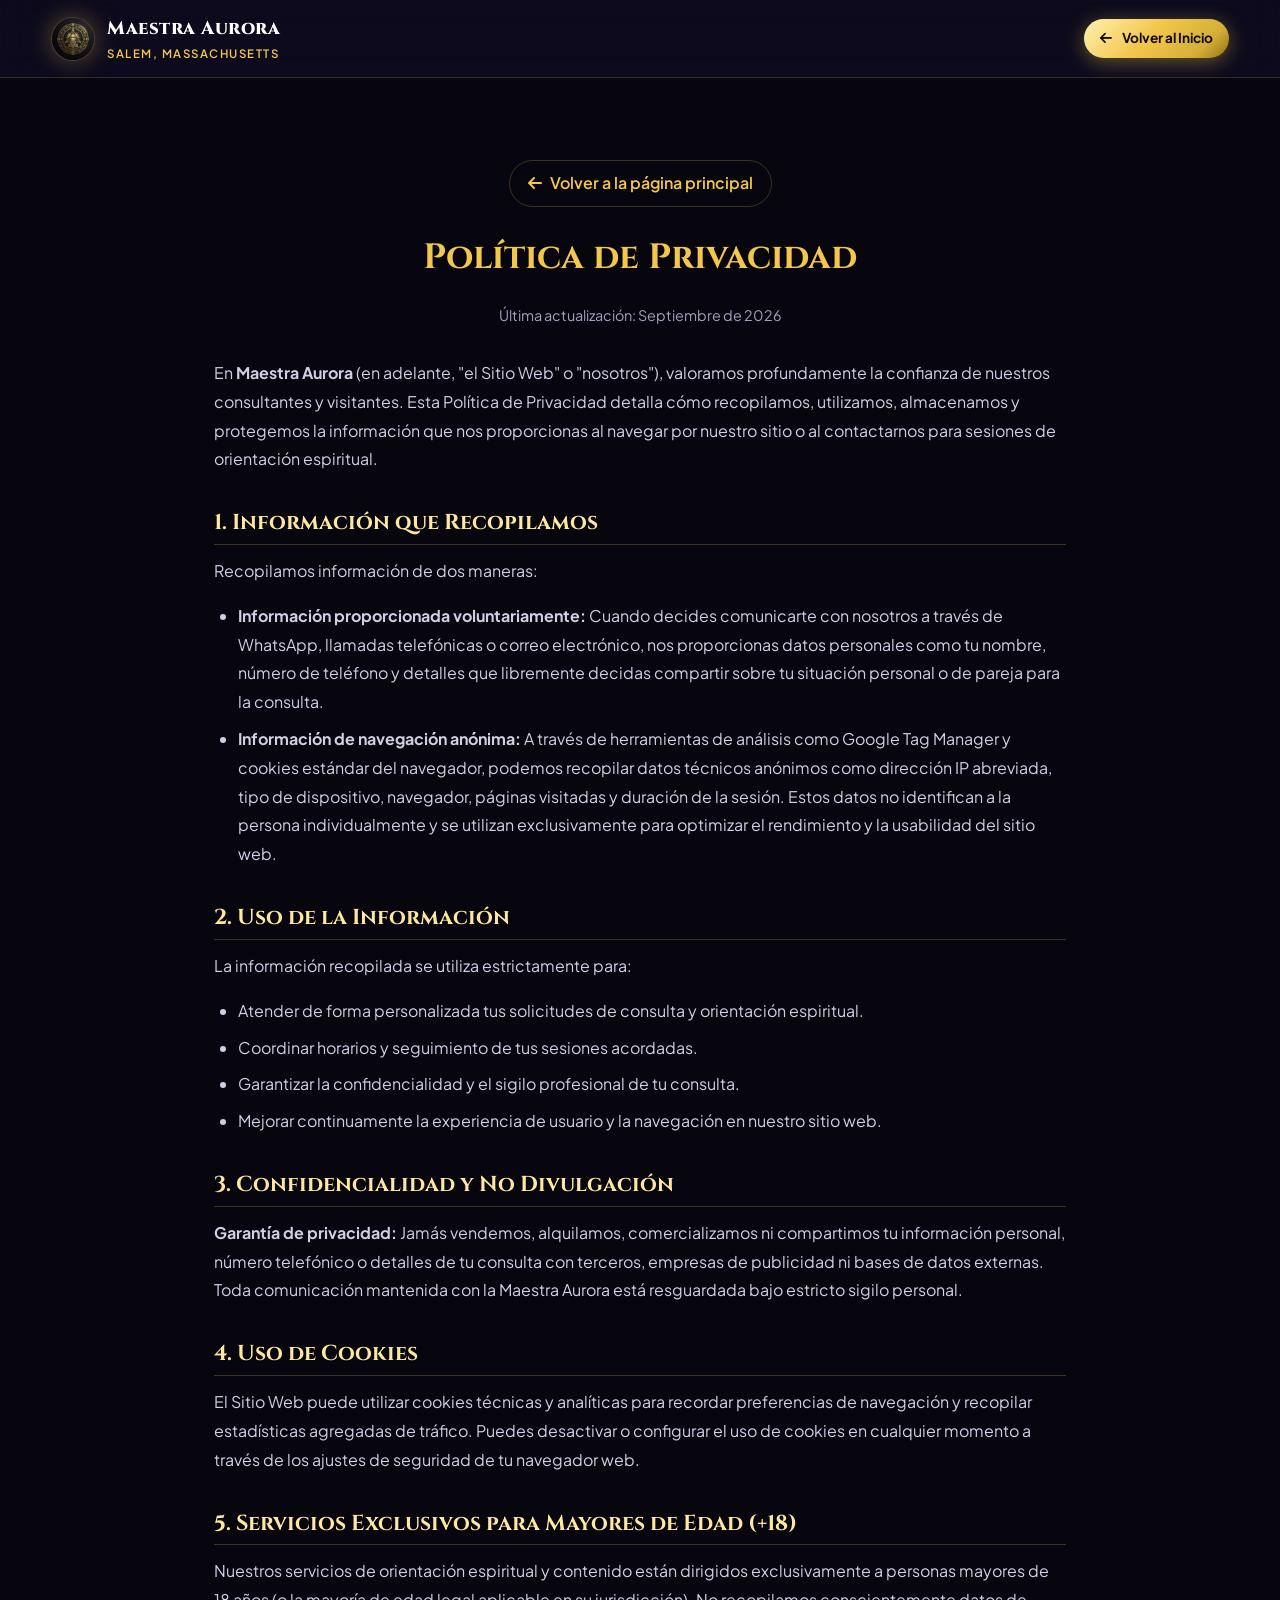
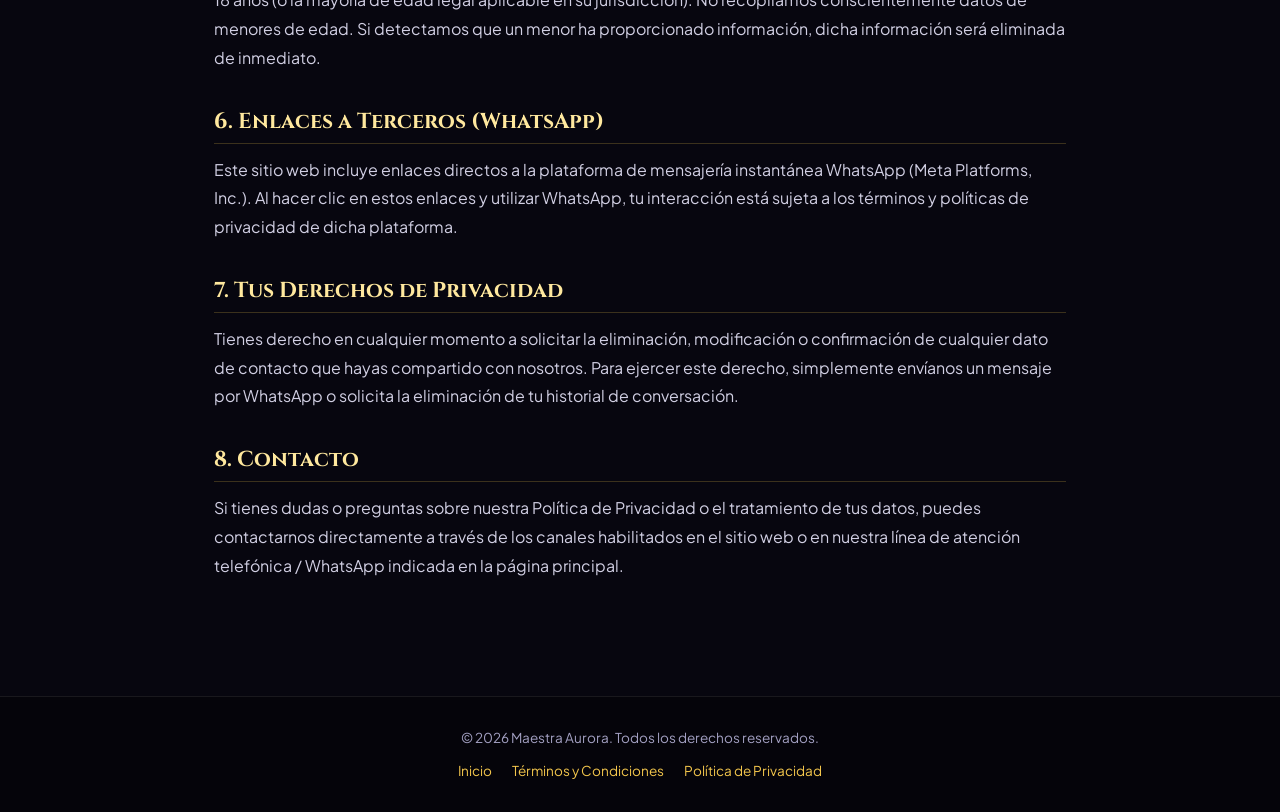
==== politica-de-privacidad.html @ c2a01846 "ajuste de ads" ====
﻿<!DOCTYPE html>
<html lang="es">

<head>
    <meta charset="utf-8">
    <meta name="viewport" content="width=device-width, initial-scale=1.0">
    <title>Política de Privacidad | Maestra Aurora</title>
    <meta name="description" content="Política de privacidad y protección de datos personales de los servicios de orientación espiritual de Maestra Aurora.">
    <meta name="robots" content="index, follow">
    <link rel="icon" href="img/favicon.ico" type="image/x-icon">

    <!-- Google Fonts -->
    <link rel="preconnect" href="https://fonts.googleapis.com">
    <link rel="preconnect" href="https://fonts.gstatic.com" crossorigin>
    <link href="https://fonts.googleapis.com/css2?family=Cinzel:wght@500;600;700&family=Plus+Jakarta+Sans:wght@300;400;500;600;700&display=swap" rel="stylesheet">
    <link rel="stylesheet" href="https://cdnjs.cloudflare.com/ajax/libs/font-awesome/6.5.1/css/all.min.css">
    <link rel="stylesheet" href="css/styles.css">

    <style>
        .legal-page {
            max-width: 900px;
            margin: 120px auto 60px;
            padding: 40px 24px;
            color: var(--text-light);
            line-height: 1.8;
            font-size: 1rem;
        }
        .legal-page h1 {
            font-family: var(--font-heading);
            font-size: 2.2rem;
            color: var(--gold-400);
            margin-bottom: 24px;
            text-align: center;
        }
        .legal-page h2 {
            font-family: var(--font-heading);
            font-size: 1.35rem;
            color: var(--gold-300);
            margin-top: 36px;
            margin-bottom: 12px;
            border-bottom: 1px solid var(--border-gold);
            padding-bottom: 8px;
        }
        .legal-page p {
            margin-bottom: 16px;
            color: #d1cfe3;
        }
        .legal-page ul {
            margin-bottom: 20px;
            padding-left: 24px;
            color: #d1cfe3;
        }
        .legal-page li {
            margin-bottom: 8px;
        }
        .back-nav {
            text-align: center;
            margin-bottom: 30px;
        }
        .back-nav a {
            color: var(--gold-400);
            text-decoration: none;
            font-weight: 600;
            display: inline-flex;
            align-items: center;
            gap: 8px;
            padding: 8px 18px;
            border: 1px solid var(--border-gold);
            border-radius: var(--radius-full);
            transition: var(--transition-smooth);
        }
        .back-nav a:hover {
            background: rgba(243, 198, 76, 0.1);
            color: #fff;
        }
    </style>
</head>

<body>
    <!-- Navbar simple -->
    <header>
        <nav class="navbar" style="position: fixed; top: 0; width: 100%; z-index: 100;">
            <div class="container nav-container" style="justify-content: space-between;">
                <a href="index.html" class="nav-logo">
                    <img src="img/logo.jpg" alt="Logo Maestra Aurora" class="logo-symbol" style="object-fit: cover;">
                    <div class="logo-info">
                        <span class="logo-title">Maestra Aurora</span>
                        <span class="logo-badge">Salem, Massachusetts</span>
                    </div>
                </a>
                <a href="index.html" class="btn-gold" style="padding: 8px 16px; font-size: 0.85rem; color: #120c02; font-weight: 700;">
                    <i class="fas fa-arrow-left"></i> Volver al Inicio
                </a>
            </div>
        </nav>
    </header>

    <main class="legal-page">
        <div class="back-nav">
            <a href="index.html"><i class="fas fa-arrow-left"></i> Volver a la página principal</a>
        </div>

        <h1>Política de Privacidad</h1>
        <p style="text-align: center; font-size: 0.9rem; color: var(--text-muted); margin-bottom: 30px;">
            Última actualización: Septiembre de 2026
        </p>

        <p>
            En <strong>Maestra Aurora</strong> (en adelante, "el Sitio Web" o "nosotros"), valoramos profundamente la confianza de nuestros consultantes y visitantes. Esta Política de Privacidad detalla cómo recopilamos, utilizamos, almacenamos y protegemos la información que nos proporcionas al navegar por nuestro sitio o al contactarnos para sesiones de orientación espiritual.
        </p>

        <h2>1. Información que Recopilamos</h2>
        <p>Recopilamos información de dos maneras:</p>
        <ul>
            <li><strong>Información proporcionada voluntariamente:</strong> Cuando decides comunicarte con nosotros a través de WhatsApp, llamadas telefónicas o correo electrónico, nos proporcionas datos personales como tu nombre, número de teléfono y detalles que libremente decidas compartir sobre tu situación personal o de pareja para la consulta.</li>
            <li><strong>Información de navegación anónima:</strong> A través de herramientas de análisis como Google Tag Manager y cookies estándar del navegador, podemos recopilar datos técnicos anónimos como dirección IP abreviada, tipo de dispositivo, navegador, páginas visitadas y duración de la sesión. Estos datos no identifican a la persona individualmente y se utilizan exclusivamente para optimizar el rendimiento y la usabilidad del sitio web.</li>
        </ul>

        <h2>2. Uso de la Información</h2>
        <p>La información recopilada se utiliza estrictamente para:</p>
        <ul>
            <li>Atender de forma personalizada tus solicitudes de consulta y orientación espiritual.</li>
            <li>Coordinar horarios y seguimiento de tus sesiones acordadas.</li>
            <li>Garantizar la confidencialidad y el sigilo profesional de tu consulta.</li>
            <li>Mejorar continuamente la experiencia de usuario y la navegación en nuestro sitio web.</li>
        </ul>

        <h2>3. Confidencialidad y No Divulgación</h2>
        <p>
            <strong>Garantía de privacidad:</strong> Jamás vendemos, alquilamos, comercializamos ni compartimos tu información personal, número telefónico o detalles de tu consulta con terceros, empresas de publicidad ni bases de datos externas. Toda comunicación mantenida con la Maestra Aurora está resguardada bajo estricto sigilo personal.
        </p>

        <h2>4. Uso de Cookies</h2>
        <p>
            El Sitio Web puede utilizar cookies técnicas y analíticas para recordar preferencias de navegación y recopilar estadísticas agregadas de tráfico. Puedes desactivar o configurar el uso de cookies en cualquier momento a través de los ajustes de seguridad de tu navegador web.
        </p>

        <h2>5. Servicios Exclusivos para Mayores de Edad (+18)</h2>
        <p>
            Nuestros servicios de orientación espiritual y contenido están dirigidos exclusivamente a personas mayores de 18 años (o la mayoría de edad legal aplicable en su jurisdicción). No recopilamos conscientemente datos de menores de edad. Si detectamos que un menor ha proporcionado información, dicha información será eliminada de inmediato.
        </p>

        <h2>6. Enlaces a Terceros (WhatsApp)</h2>
        <p>
            Este sitio web incluye enlaces directos a la plataforma de mensajería instantánea WhatsApp (Meta Platforms, Inc.). Al hacer clic en estos enlaces y utilizar WhatsApp, tu interacción está sujeta a los términos y políticas de privacidad de dicha plataforma.
        </p>

        <h2>7. Tus Derechos de Privacidad</h2>
        <p>
            Tienes derecho en cualquier momento a solicitar la eliminación, modificación o confirmación de cualquier dato de contacto que hayas compartido con nosotros. Para ejercer este derecho, simplemente envíanos un mensaje por WhatsApp o solicita la eliminación de tu historial de conversación.
        </p>

        <h2>8. Contacto</h2>
        <p>
            Si tienes dudas o preguntas sobre nuestra Política de Privacidad o el tratamiento de tus datos, puedes contactarnos directamente a través de los canales habilitados en el sitio web o en nuestra línea de atención telefónica / WhatsApp indicada en la página principal.
        </p>
    </main>

    <footer class="site-footer">
        <div class="container footer-content" style="text-align: center; justify-content: center; flex-direction: column; gap: 10px;">
            <p>© 2026 Maestra Aurora. Todos los derechos reservados.</p>
            <div style="font-size: 0.85rem; display: flex; justify-content: center; gap: 20px;">
                <a href="index.html" style="color: var(--gold-400); text-decoration: none;">Inicio</a>
                <a href="terminos-y-condiciones.html" style="color: var(--gold-400); text-decoration: none;">Términos y Condiciones</a>
                <a href="politica-de-privacidad.html" style="color: var(--gold-400); text-decoration: none;">Política de Privacidad</a>
            </div>
        </div>
    </footer>
</body>

</html>
---- css/styles.css ----
/**
 * =========================================================================
 * ESTILOS DE VANGUARDIA - TEMPLO DE ALTA MAGIA & ESOTERISMO
 * =========================================================================
 */

@import url('https://fonts.googleapis.com/css2?family=Cinzel+Decorative:wght@700;900&family=Cinzel:wght@500;600;700;800&family=Plus+Jakarta+Sans:wght@300;400;500;600;700;800&display=swap');

:root {
    /* Paleta Mística de Lujo */
    --bg-dark: #07060f;
    --bg-surface: #0e0c1f;
    --bg-card: rgba(19, 15, 38, 0.75);
    --bg-card-hover: rgba(27, 21, 54, 0.85);

    /* Acentos Metálicos & Místicos */
    --gold-300: #ffe89e;
    --gold-400: #f3c64c;
    --gold-500: #d4af37;
    --gold-600: #aa841c;
    --gold-gradient: linear-gradient(135deg, #fff2b2 0%, #f3c64c 45%, #d4af37 80%, #947113 100%);
    --gold-glow: 0 0 25px rgba(243, 198, 76, 0.35);

    --purple-glow: 0 0 35px rgba(168, 85, 247, 0.3);
    --purple-500: #a855f7;
    --purple-600: #8b5cf6;
    --purple-900: #2e1065;

    --emerald: #10b981;
    --crimson: #f43f5e;
    --whatsapp-green: #25d366;
    --whatsapp-hover: #1ebd56;

    /* Textos & Bordes */
    --text-pure: #ffffff;
    --text-light: #ecebfa;
    --text-muted: #a3a0c2;
    --border-gold: rgba(243, 198, 76, 0.22);
    --border-purple: rgba(168, 85, 247, 0.2);
    --glass-border: 1px solid rgba(243, 198, 76, 0.18);

    /* Tipografías */
    --font-heading: 'Cinzel', serif;
    --font-decorative: 'Cinzel Decorative', serif;
    --font-body: 'Plus Jakarta Sans', sans-serif;

    /* Transiciones & Radios */
    --radius-sm: 8px;
    --radius-md: 14px;
    --radius-lg: 22px;
    --radius-full: 9999px;
    --transition-smooth: all 0.35s cubic-bezier(0.16, 1, 0.3, 1);
}

/* =========================================================================
   RESETS & BASE
   ========================================================================= */
*, *::before, *::after {
    box-sizing: border-box;
    margin: 0;
    padding: 0;
}

html {
    scroll-behavior: smooth;
    color-scheme: dark;
}

body {
    background-color: var(--bg-dark);
    color: var(--text-light);
    font-family: var(--font-body);
    font-size: 16px;
    line-height: 1.65;
    overflow-x: hidden;
    position: relative;
    min-height: 100vh;
}

/* Canvas de Partículas Estelares */
#mystic-canvas {
    position: fixed;
    top: 0;
    left: 0;
    width: 100%;
    height: 100%;
    pointer-events: none;
    z-index: 0;
}

/* Contenedor General */
.container {
    width: min(1200px, 92%);
    margin-inline: auto;
    position: relative;
    z-index: 1;
}

/* Tipografía y Acentos */
h1, h2, h3, h4 {
    font-family: var(--font-heading);
    color: var(--text-pure);
    line-height: 1.2;
    font-weight: 700;
}

.text-gold {
    background: var(--gold-gradient);
    -webkit-background-clip: text;
    -webkit-text-fill-color: transparent;
    display: inline-block;
}

.text-purple {
    color: var(--purple-500);
}

p {
    color: var(--text-muted);
}

a {
    color: inherit;
    text-decoration: none;
    transition: var(--transition-smooth);
}

/* =========================================================================
   BARRA DE URGENCIA SUPERIOR
   ========================================================================= */
.urgency-top-bar {
    background: linear-gradient(90deg, #380b26 0%, #1f0836 50%, #380b26 100%);
    border-bottom: 1px solid rgba(244, 63, 94, 0.3);
    padding: 8px 16px;
    font-size: 0.88rem;
    position: relative;
    z-index: 50;
    overflow: hidden;
}

.urgency-content {
    display: flex;
    justify-content: center;
    align-items: center;
    gap: 12px;
    flex-wrap: wrap;
    color: #ffd2dc;
    font-weight: 600;
    text-align: center;
    line-height: 1.45;
}

.urgency-text {
    display: inline;
}

.pulse-dot {
    display: inline-block;
    width: 9px;
    height: 9px;
    background: #f43f5e;
    border-radius: 50%;
    box-shadow: 0 0 10px #f43f5e;
    animation: pulseDot 1.4s infinite ease-in-out;
    margin-right: 7px;
    vertical-align: middle;
    position: relative;
    top: -1px;
}

@keyframes pulseDot {
    0%, 100% { transform: scale(1); opacity: 1; }
    50% { transform: scale(1.4); opacity: 0.4; }
}

.urgency-link {
    color: var(--gold-400);
    text-decoration: underline;
    font-weight: 700;
}
.urgency-link:hover {
    color: #fff;
}

/* =========================================================================
   BARRA DE NAVEGACIÓN
   ========================================================================= */
.navbar {
    position: sticky;
    top: 0;
    z-index: 100;
    background: rgba(14, 12, 31, 0.85);
    backdrop-filter: blur(16px);
    -webkit-backdrop-filter: blur(16px);
    border-bottom: var(--glass-border);
    padding: 14px 0;
    transition: var(--transition-smooth);
}

.nav-container {
    display: flex;
    justify-content: space-between;
    align-items: center;
}

.nav-logo {
    display: flex;
    align-items: center;
    gap: 12px;
}

.logo-symbol {
    width: 44px;
    height: 44px;
    background: radial-gradient(circle, rgba(243, 198, 76, 0.25) 0%, rgba(168, 85, 247, 0.1) 80%);
    border: 1px solid var(--border-gold);
    border-radius: 50%;
    display: flex;
    align-items: center;
    justify-content: center;
    color: var(--gold-400);
    font-size: 1.3rem;
    box-shadow: var(--gold-glow);
}

.logo-info {
    display: flex;
    flex-direction: column;
}

.logo-title {
    font-family: var(--font-heading);
    font-size: 1.15rem;
    font-weight: 800;
    color: var(--text-pure);
    letter-spacing: 0.5px;
}

.logo-badge {
    font-size: 0.72rem;
    color: var(--gold-400);
    letter-spacing: 1.5px;
    text-transform: uppercase;
    font-weight: 600;
}

.nav-menu {
    display: flex;
    list-style: none;
    align-items: center;
    gap: 22px;
}

.nav-menu a {
    font-size: 0.92rem;
    font-weight: 500;
    color: var(--text-light);
    position: relative;
    padding: 4px 0;
    white-space: nowrap;
}

.nav-menu a:hover {
    color: var(--gold-400);
}

.nav-menu a::after {
    content: '';
    position: absolute;
    bottom: 0;
    left: 0;
    width: 0;
    height: 2px;
    background: var(--gold-gradient);
    transition: width 0.3s ease;
}

.nav-menu a:hover::after {
    width: 100%;
}

.mobile-toggle {
    display: none;
    background: rgba(243, 198, 76, 0.08);
    border: 1px solid var(--border-gold);
    width: 44px;
    height: 44px;
    padding: 0;
    border-radius: var(--radius-sm);
    cursor: pointer;
    flex-direction: column;
    justify-content: center;
    align-items: center;
    gap: 5px;
    transition: var(--transition-smooth);
    box-shadow: 0 0 12px rgba(243, 198, 76, 0.15);
}

.hamburger-line {
    display: block;
    width: 22px;
    height: 2.5px;
    background-color: var(--gold-400);
    border-radius: 2px;
    transition: transform 0.3s ease, opacity 0.3s ease;
}

/* Animación cuando el menú está abierto (se transforma en X) */
.mobile-toggle.active .hamburger-line:nth-child(1) {
    transform: translateY(7.5px) rotate(45deg);
}

.mobile-toggle.active .hamburger-line:nth-child(2) {
    opacity: 0;
}

.mobile-toggle.active .hamburger-line:nth-child(3) {
    transform: translateY(-7.5px) rotate(-45deg);
}

/* =========================================================================
   BOTONES & COMPONENTES REUTILIZABLES
   ========================================================================= */
.btn-gold {
    display: inline-flex;
    align-items: center;
    justify-content: center;
    gap: 10px;
    background: var(--gold-gradient);
    color: #120c02;
    font-family: var(--font-body);
    font-weight: 800;
    font-size: 1rem;
    padding: 14px 28px;
    border-radius: var(--radius-full);
    box-shadow: 0 4px 20px rgba(243, 198, 76, 0.4);
    border: none;
    cursor: pointer;
    position: relative;
    overflow: hidden;
    transition: var(--transition-smooth);
}

.btn-gold::before {
    content: '';
    position: absolute;
    top: 0;
    left: -100%;
    width: 60%;
    height: 100%;
    background: linear-gradient(90deg, transparent, rgba(255, 255, 255, 0.5), transparent);
    transform: skewX(-25deg);
    animation: shineLight 3.5s infinite;
}

@keyframes shineLight {
    0%, 70% { left: -100%; }
    100% { left: 200%; }
}

.btn-gold:hover {
    transform: translateY(-3px) scale(1.02);
    box-shadow: 0 8px 30px rgba(243, 198, 76, 0.6);
}

.btn-whatsapp-cta {
    display: inline-flex;
    align-items: center;
    justify-content: center;
    gap: 10px;
    background: linear-gradient(135deg, #25d366 0%, #128c7e 100%);
    color: #ffffff;
    font-weight: 800;
    font-size: 1.02rem;
    padding: 14px 28px;
    border-radius: var(--radius-full);
    box-shadow: 0 6px 25px rgba(37, 211, 102, 0.4);
    transition: var(--transition-smooth);
    border: 1px solid rgba(255, 255, 255, 0.2);
    white-space: nowrap;
    text-align: center;
    max-width: 100%;
}

.btn-whatsapp-cta:hover {
    transform: translateY(-3px);
    box-shadow: 0 10px 35px rgba(37, 211, 102, 0.6);
}

.whatsapp-pulse {
    animation: waPulse 2s infinite;
}

@keyframes waPulse {
    0% { box-shadow: 0 0 0 0 rgba(37, 211, 102, 0.6); }
    70% { box-shadow: 0 0 0 18px rgba(37, 211, 102, 0); }
    100% { box-shadow: 0 0 0 0 rgba(37, 211, 102, 0); }
}

.section-header {
    text-align: center;
    margin-bottom: 48px;
}

.section-kicker {
    display: inline-block;
    color: var(--gold-400);
    font-size: 0.85rem;
    text-transform: uppercase;
    letter-spacing: 2px;
    font-weight: 700;
    margin-bottom: 10px;
    position: relative;
    padding: 4px 14px;
    background: rgba(243, 198, 76, 0.1);
    border-radius: var(--radius-full);
    border: 1px solid rgba(243, 198, 76, 0.2);
}

.section-title {
    font-size: clamp(2rem, 4vw, 2.8rem);
    margin-bottom: 14px;
}

.section-lead {
    font-size: 1.1rem;
    max-width: 680px;
    margin-inline: auto;
}

/* =========================================================================
   HERO SECTION
   ========================================================================= */
.hero-section {
    padding: 24px 0 60px;
    position: relative;
    overflow: hidden;
}

.hero-grid {
    display: grid;
    grid-template-columns: 1.15fr 0.85fr;
    gap: 40px;
    align-items: center;
}

/* Ticker Animado de Cobertura en Estados Unidos */
.usa-hero-ticker-wrap {
    width: 100%;
    max-width: 100%;
    background: linear-gradient(90deg, rgba(212, 175, 55, 0.1) 0%, rgba(20, 14, 38, 0.85) 50%, rgba(212, 175, 55, 0.1) 100%);
    border: 1px solid rgba(212, 175, 55, 0.35);
    border-radius: var(--radius-full);
    padding: 8px 0;
    overflow: hidden;
    position: relative;
    margin: 32px auto 0 auto;
    box-shadow: 0 4px 20px rgba(0, 0, 0, 0.5), inset 0 0 12px rgba(212, 175, 55, 0.15);
    -webkit-mask-image: linear-gradient(90deg, transparent 0%, #000 5%, #000 95%, transparent 100%);
    mask-image: linear-gradient(90deg, transparent 0%, #000 5%, #000 95%, transparent 100%);
}

.usa-ticker-track {
    display: flex;
    align-items: center;
    gap: 18px;
    width: max-content;
    white-space: nowrap;
    animation: usaTickerMarquee 26s linear infinite;
}

.usa-hero-ticker-wrap:hover .usa-ticker-track {
    animation-play-state: paused;
}

@keyframes usaTickerMarquee {
    0% {
        transform: translateX(0);
    }
    100% {
        transform: translateX(-50%);
    }
}

.usa-ticker-item {
    display: inline-flex;
    align-items: center;
    gap: 8px;
    font-size: 0.82rem;
    color: #ffffff;
    font-weight: 500;
    letter-spacing: 0.3px;
}

.usa-ticker-item strong {
    color: #f7d560;
    font-weight: 700;
}

.usa-flag-badge {
    display: inline-flex;
    align-items: center;
    gap: 4px;
    background: rgba(255, 255, 255, 0.08);
    border: 1px solid rgba(243, 198, 76, 0.45);
    padding: 1px 6px;
    border-radius: 4px;
    font-size: 0.68rem;
    font-weight: 800;
    color: #ffd700;
    letter-spacing: 0.5px;
}

.usa-flag-badge i {
    color: #3b82f6;
}

.usa-ticker-dot {
    color: var(--gold-400);
    font-size: 0.72rem;
    opacity: 0.85;
    text-shadow: 0 0 8px rgba(243, 198, 76, 0.8);
}

.hero-kicker {
    display: inline-flex;
    align-items: center;
    gap: 8px;
    background: rgba(168, 85, 247, 0.15);
    border: 1px solid var(--border-purple);
    padding: 5px 14px;
    border-radius: var(--radius-full);
    color: var(--gold-300);
    font-size: 0.85rem;
    font-weight: 600;
    margin-bottom: 12px;
}

.hero-title {
    font-size: clamp(2.4rem, 5.5vw, 4.2rem);
    line-height: 1.1;
    margin-bottom: 22px;
    font-weight: 800;
}

.hero-description {
    font-size: 1.15rem;
    line-height: 1.7;
    margin-bottom: 30px;
    color: var(--text-light);
}

.hero-chips-wrap {
    display: flex;
    flex-wrap: wrap;
    gap: 12px;
    margin-bottom: 35px;
}

.hero-chip {
    display: flex;
    align-items: center;
    gap: 8px;
    background: rgba(255, 255, 255, 0.05);
    border: 1px solid rgba(255, 255, 255, 0.1);
    padding: 8px 16px;
    border-radius: var(--radius-full);
    font-size: 0.88rem;
    font-weight: 600;
    color: var(--text-light);
}

.hero-chip i {
    color: var(--gold-400);
}

.hero-cta-box {
    display: flex;
    flex-direction: column;
    gap: 14px;
}

.hero-guarantee-note {
    font-size: 0.85rem;
    color: var(--text-muted);
    display: flex;
    align-items: center;
    gap: 8px;
}

.hero-guarantee-note i {
    color: var(--emerald);
}

/* Altar Visual Frame en Hero */
.hero-visual-frame {
    position: relative;
    display: flex;
    justify-content: center;
    align-items: center;
}

.hero-altar-container {
    position: relative;
    width: 100%;
    max-width: 440px;
    border-radius: var(--radius-lg);
    padding: 8px;
    background: linear-gradient(135deg, rgba(243, 198, 76, 0.3) 0%, rgba(168, 85, 247, 0.2) 100%);
    box-shadow: var(--gold-glow), var(--purple-glow);
}

.hero-altar-img {
    width: 100%;
    height: auto;
    border-radius: calc(var(--radius-lg) - 6px);
    display: block;
    object-fit: cover;
    aspect-ratio: 4/5;
    filter: brightness(0.95) contrast(1.1);
}

.altar-badge-float {
    position: absolute;
    bottom: -20px;
    left: 50%;
    transform: translateX(-50%);
    background: rgba(14, 12, 31, 0.92);
    border: 1px solid var(--border-gold);
    backdrop-filter: blur(10px);
    padding: 10px 22px;
    border-radius: var(--radius-full);
    display: flex;
    align-items: center;
    gap: 10px;
    box-shadow: 0 10px 30px rgba(0, 0, 0, 0.8);
    white-space: nowrap;
}

.altar-badge-float .stars {
    color: var(--gold-400);
}

/* =========================================================================
   ORÁCULO SAGRADO DE TAROT (INTERACTIVO 3D)
   ========================================================================= */
.oracle-section {
    padding: 90px 0;
    background: radial-gradient(ellipse at center, rgba(35, 18, 66, 0.4) 0%, rgba(7, 6, 15, 0.9) 75%);
    border-top: var(--glass-border);
    border-bottom: var(--glass-border);
    position: relative;
}

.oracle-cards-grid {
    display: grid;
    grid-template-columns: repeat(3, 1fr);
    gap: 28px;
    max-width: 900px;
    margin: 0 auto 40px;
    justify-items: center;
}

.oracle-card-wrapper {
    display: flex;
    flex-direction: column;
    align-items: center;
    width: 100%;
    max-width: 270px;
}

.card-position-tag {
    font-size: 0.88rem;
    font-weight: 700;
    color: var(--gold-400);
    margin-bottom: 12px;
    text-transform: uppercase;
    letter-spacing: 1px;
}

.card-hint {
    font-size: 0.82rem;
    color: var(--text-muted);
    margin-top: 10px;
    text-align: center;
}

.oracle-card {
    width: 100%;
    height: 420px;
    perspective: 1000px;
    cursor: pointer;
    position: relative;
}

.oracle-card-inner {
    position: relative;
    width: 100%;
    height: 100%;
    text-align: center;
    transition: transform 0.8s cubic-bezier(0.175, 0.885, 0.32, 1.275);
    transform-style: preserve-3d;
    -webkit-transform-style: preserve-3d;
    border-radius: 16px;
}

.oracle-card.flipped .oracle-card-inner {
    transform: rotateY(180deg);
}

.oracle-card-face {
    position: absolute;
    top: 0;
    left: 0;
    width: 100%;
    height: 100%;
    -webkit-backface-visibility: hidden;
    backface-visibility: hidden;
    border-radius: 16px;
    overflow: hidden;
    box-shadow: 0 16px 40px rgba(0, 0, 0, 0.85), var(--gold-glow);
    box-sizing: border-box;
}

/* Dorso de la Carta (Boca Abajo: Arte Ilustrado de Tarot) */
.card-back {
    background: #090812 url('../img/tarot-back.jpg') center/cover no-repeat;
    border: 2px solid var(--gold-500);
    display: flex;
    flex-direction: column;
    align-items: center;
    justify-content: flex-end;
    padding: 20px;
    position: absolute;
    top: 0;
    left: 0;
    width: 100%;
    height: 100%;
    transform: rotateY(0deg);
    z-index: 2;
}

.card-back-prompt {
    font-size: 0.82rem;
    font-weight: 800;
    color: #fff;
    background: rgba(14, 12, 31, 0.85);
    border: 1px solid var(--gold-400);
    padding: 8px 16px;
    border-radius: var(--radius-full);
    backdrop-filter: blur(8px);
    box-shadow: 0 4px 15px rgba(0, 0, 0, 0.7), var(--gold-glow);
    letter-spacing: 0.5px;
    animation: promptPulse 2s infinite ease-in-out;
}

@keyframes promptPulse {
    0%, 100% { transform: scale(1); box-shadow: 0 0 10px rgba(243, 198, 76, 0.4); }
    50% { transform: scale(1.04); box-shadow: 0 0 20px rgba(243, 198, 76, 0.8); }
}

/* Frente de la Carta (Revelada: Ilustración Clásica Auténtica de Tarot) */
.card-front,
.tarot-art-face {
    background: #0d0918;
    border: 2px solid var(--gold-500);
    transform: rotateY(180deg);
    padding: 0;
    display: flex;
    flex-direction: column;
    box-shadow: 0 16px 40px rgba(0, 0, 0, 0.95), 0 0 25px rgba(243, 198, 76, 0.4);
    position: absolute;
    top: 0;
    left: 0;
    width: 100%;
    height: 100%;
    z-index: 1;
    overflow: hidden;
    border-radius: 16px;
}

.tarot-art-container {
    width: 100%;
    height: 100%;
    position: relative;
    overflow: hidden;
    background: #0f0a18;
}

.tarot-art-image {
    width: 100%;
    height: 100%;
    object-fit: cover;
    object-position: center;
    display: block;
    transition: transform 0.6s cubic-bezier(0.16, 1, 0.3, 1);
}

.oracle-card:hover .tarot-art-image {
    transform: scale(1.04);
}

.tarot-card-name-pill {
    position: absolute;
    bottom: 12px;
    left: 50%;
    transform: translateX(-50%);
    background: linear-gradient(135deg, rgba(14, 10, 26, 0.92) 0%, rgba(30, 18, 55, 0.95) 100%);
    border: 1px solid var(--gold-400);
    padding: 6px 18px;
    border-radius: var(--radius-full);
    color: #f7d560;
    font-size: 0.85rem;
    font-weight: 800;
    font-family: var(--font-heading);
    letter-spacing: 0.5px;
    white-space: nowrap;
    box-shadow: 0 4px 15px rgba(0, 0, 0, 0.85), 0 0 12px rgba(212, 175, 55, 0.35);
    backdrop-filter: blur(8px);
    z-index: 3;
}

/* Partículas al Voltear Carta */
.oracle-spark {
    position: absolute;
    width: 6px;
    height: 6px;
    background: var(--gold-300);
    border-radius: 50%;
    pointer-events: none;
    box-shadow: 0 0 10px var(--gold-400);
    animation: sparkFly 0.8s ease-out forwards;
}

@keyframes sparkFly {
    0% { transform: translate(0, 0) scale(1); opacity: 1; }
    100% { transform: translate(var(--tx), var(--ty)) scale(0); opacity: 0; }
}

/* Caja de Resultado del Oráculo */
.oracle-result-box {
    display: none;
    background: var(--bg-card);
    border: 2px solid var(--border-gold);
    border-radius: var(--radius-lg);
    padding: 32px;
    text-align: center;
    backdrop-filter: blur(16px);
    box-shadow: var(--gold-glow);
    animation: fadeInSlide 0.5s ease forwards;
}

.oracle-result-box.active {
    display: block;
}

@keyframes fadeInSlide {
    from { opacity: 0; transform: translateY(20px); }
    to { opacity: 1; transform: translateY(0); }
}

.oracle-actions {
    display: flex;
    justify-content: center;
    gap: 16px;
    margin-top: 24px;
    flex-wrap: wrap;
}

.btn-shuffle {
    background: transparent;
    border: 1px solid var(--border-gold);
    color: var(--gold-400);
    padding: 12px 24px;
    border-radius: var(--radius-full);
    cursor: pointer;
    font-weight: 700;
    display: inline-flex;
    align-items: center;
    gap: 8px;
    transition: var(--transition-smooth);
}

.btn-shuffle:hover {
    background: rgba(243, 198, 76, 0.15);
}

.btn-shuffle.spinning i {
    animation: spin 0.6s linear infinite;
}

@keyframes spin {
    100% { transform: rotate(360deg); }
}

/* =========================================================================
   DIAGNÓSTICO ENERGÉTICO INTERACTIVO (QUIZ)
   ========================================================================= */
.diagnosis-section {
    padding: 90px 0;
    position: relative;
}

.diagnosis-card {
    background: var(--bg-card);
    border: var(--glass-border);
    border-radius: var(--radius-lg);
    padding: 40px;
    backdrop-filter: blur(16px);
    box-shadow: 0 15px 40px rgba(0, 0, 0, 0.6);
}

.diag-progress-bar {
    width: 100%;
    height: 8px;
    background: rgba(255, 255, 255, 0.08);
    border-radius: var(--radius-full);
    margin-bottom: 35px;
    overflow: hidden;
}

.diag-progress-fill {
    height: 100%;
    width: 33%;
    background: var(--gold-gradient);
    border-radius: var(--radius-full);
    transition: width 0.4s ease;
}

.diag-step {
    display: none;
}

.diag-step.active {
    display: block;
    animation: fadeInSlide 0.4s ease forwards;
}

.diag-question {
    font-size: 1.4rem;
    margin-bottom: 24px;
    text-align: center;
}

.diag-options-grid {
    display: grid;
    grid-template-columns: repeat(auto-fit, minmax(240px, 1fr));
    gap: 16px;
}

.diag-opt-btn {
    background: rgba(255, 255, 255, 0.04);
    border: 1px solid rgba(255, 255, 255, 0.1);
    border-radius: var(--radius-md);
    padding: 20px;
    color: var(--text-light);
    font-size: 1rem;
    font-weight: 600;
    display: flex;
    align-items: center;
    gap: 14px;
    cursor: pointer;
    transition: var(--transition-smooth);
    text-align: left;
}

.diag-opt-btn i {
    font-size: 1.4rem;
    color: var(--gold-400);
}

.diag-opt-btn:hover {
    background: rgba(243, 198, 76, 0.12);
    border-color: var(--gold-400);
    transform: translateY(-2px);
}

.diag-result {
    display: none;
    text-align: center;
}

.diag-result.active {
    display: block;
    animation: fadeInSlide 0.4s ease forwards;
}

/* Emblema Místico de Alerta Espiritual */
.diag-alert-emblem {
    position: relative;
    width: 90px;
    height: 90px;
    margin: 0 auto 20px auto;
    display: flex;
    align-items: center;
    justify-content: center;
}

.diag-emblem-halo {
    position: absolute;
    inset: -8px;
    border-radius: 50%;
    background: radial-gradient(circle, rgba(244, 63, 94, 0.45) 0%, rgba(212, 175, 55, 0.2) 60%, transparent 75%);
    filter: blur(10px);
    animation: emblemHaloPulse 2.5s infinite ease-in-out;
    pointer-events: none;
}

.diag-emblem-inner {
    position: relative;
    width: 82px;
    height: 82px;
    border-radius: 50%;
    background: radial-gradient(circle, #220919 0%, #0d0716 100%);
    border: 1.5px solid #ff4b68;
    box-shadow: 0 0 25px rgba(244, 63, 94, 0.5), inset 0 0 15px rgba(212, 175, 55, 0.25);
    display: flex;
    align-items: center;
    justify-content: center;
    z-index: 2;
}

.diag-alert-svg {
    width: 56px;
    height: 56px;
    filter: drop-shadow(0 0 8px rgba(244, 63, 94, 0.8));
    animation: alertPulseIcon 2s infinite ease-in-out;
}

@keyframes emblemHaloPulse {
    0%, 100% { transform: scale(1); opacity: 0.65; }
    50% { transform: scale(1.18); opacity: 1; }
}

@keyframes alertPulseIcon {
    0%, 100% { transform: scale(1); filter: drop-shadow(0 0 6px rgba(244, 63, 94, 0.8)); }
    50% { transform: scale(1.06); filter: drop-shadow(0 0 14px rgba(255, 215, 0, 0.9)); }
}

.diag-meter-icon {
    color: #f43f5e;
    font-size: 1.35rem;
    margin-bottom: 2px;
}

.diag-score-val,
.diag-score {
    font-size: 2.4rem;
    font-weight: 900;
    color: #ff8ca3;
    font-family: var(--font-heading);
    line-height: 1.1;
    letter-spacing: -0.5px;
    text-shadow: 0 0 15px rgba(244, 63, 94, 0.6);
}

.diag-meter-label {
    font-size: 0.72rem;
    font-weight: 800;
    color: #ffd0dc;
    text-transform: uppercase;
    letter-spacing: 1.2px;
    margin-top: 2px;
    white-space: nowrap;
}

/* =========================================================================
   CATÁLOGO DE RITUALES Y SERVICIOS FILTRABLES
   ========================================================================= */
.services-section {
    padding: 90px 0;
    position: relative;
}

.services-filter-nav {
    display: flex;
    justify-content: center;
    gap: 10px;
    flex-wrap: wrap;
    margin-bottom: 48px;
}

.filter-btn {
    background: rgba(255, 255, 255, 0.04);
    border: 1px solid rgba(255, 255, 255, 0.1);
    color: var(--text-light);
    padding: 10px 22px;
    border-radius: var(--radius-full);
    font-size: 0.92rem;
    font-weight: 600;
    cursor: pointer;
    transition: var(--transition-smooth);
}

.filter-btn:hover,
.filter-btn.active {
    background: var(--gold-gradient);
    color: #120c02;
    border-color: transparent;
    box-shadow: 0 4px 18px rgba(243, 198, 76, 0.35);
}

.services-grid {
    display: grid;
    grid-template-columns: repeat(auto-fill, minmax(340px, 1fr));
    gap: 30px;
}

.service-card {
    background: var(--bg-card);
    border: var(--glass-border);
    border-radius: var(--radius-lg);
    overflow: hidden;
    display: flex;
    flex-direction: column;
    backdrop-filter: blur(14px);
    transition: var(--transition-smooth);
    position: relative;
}

.service-card:hover {
    transform: translateY(-8px);
    border-color: var(--gold-400);
    box-shadow: 0 15px 40px rgba(0, 0, 0, 0.8), var(--gold-glow);
}

.service-image-box {
    position: relative;
    height: 220px;
    overflow: hidden;
}

.service-img {
    width: 100%;
    height: 100%;
    object-fit: cover;
    transition: transform 0.6s ease;
}

.service-card:hover .service-img {
    transform: scale(1.08);
}

.service-tag {
    position: absolute;
    top: 14px;
    right: 14px;
    background: rgba(14, 12, 31, 0.85);
    border: 1px solid var(--border-gold);
    color: var(--gold-400);
    font-size: 0.75rem;
    font-weight: 700;
    padding: 4px 12px;
    border-radius: var(--radius-full);
    backdrop-filter: blur(8px);
}

.service-content {
    padding: 24px;
    display: flex;
    flex-direction: column;
    flex-grow: 1;
}

.service-subtitle {
    font-size: 0.8rem;
    color: var(--purple-500);
    text-transform: uppercase;
    font-weight: 700;
    letter-spacing: 1px;
    margin-bottom: 6px;
}

.service-title {
    font-size: 1.35rem;
    margin-bottom: 12px;
}

.service-desc {
    font-size: 0.92rem;
    line-height: 1.6;
    margin-bottom: 18px;
    flex-grow: 1;
}

.service-features {
    list-style: none;
    margin-bottom: 22px;
    display: flex;
    flex-direction: column;
    gap: 8px;
}

.service-features li {
    font-size: 0.85rem;
    color: var(--text-light);
    display: flex;
    align-items: center;
    gap: 8px;
}

.service-features li i {
    color: var(--emerald);
    font-size: 0.9rem;
}

.btn-service-wa {
    display: flex;
    align-items: center;
    justify-content: center;
    gap: 8px;
    width: 100%;
    background: rgba(37, 211, 102, 0.12);
    border: 1px solid rgba(37, 211, 102, 0.35);
    color: #5ef49a;
    font-weight: 700;
    font-size: 0.95rem;
    padding: 12px;
    border-radius: var(--radius-md);
    transition: var(--transition-smooth);
}

.btn-service-wa:hover {
    background: #25d366;
    color: #ffffff;
    box-shadow: 0 4px 20px rgba(37, 211, 102, 0.4);
}

/* =========================================================================
   SECCIÓN SOBRE EL MAESTRO & PODER ANCESTRAL
   ========================================================================= */
.master-section {
    padding: 90px 0;
    background: linear-gradient(180deg, rgba(14, 12, 31, 0.9) 0%, rgba(20, 14, 40, 0.95) 100%);
    border-top: var(--glass-border);
    border-bottom: var(--glass-border);
}

.master-grid {
    display: grid;
    grid-template-columns: 0.9fr 1.1fr;
    gap: 50px;
    align-items: center;
}

.master-portrait-box {
    position: relative;
}

.master-portrait-frame {
    border-radius: var(--radius-lg);
    overflow: hidden;
    border: 2px solid var(--border-gold);
    box-shadow: var(--gold-glow);
}

.master-portrait-img {
    width: 100%;
    height: auto;
    display: block;
}

.master-experience-badge {
    position: absolute;
    bottom: 16px;
    right: 16px;
    background: var(--gold-gradient);
    color: #120c02;
    padding: 12px 20px;
    border-radius: var(--radius-md);
    box-shadow: 0 10px 30px rgba(0, 0, 0, 0.8), 0 0 15px rgba(243, 198, 76, 0.4);
    text-align: center;
    border: 2px solid rgba(255, 255, 255, 0.3);
    z-index: 5;
}

.exp-number {
    display: block;
    font-size: 1.65rem;
    font-weight: 900;
    font-family: var(--font-heading);
    line-height: 1;
}

.exp-label {
    font-size: 0.75rem;
    text-transform: uppercase;
    font-weight: 800;
    letter-spacing: 1px;
}

.master-pillars-grid {
    display: grid;
    grid-template-columns: 1fr 1fr;
    gap: 20px;
    margin-top: 30px;
}

.pillar-card {
    background: rgba(255, 255, 255, 0.03);
    border: 1px solid rgba(255, 255, 255, 0.08);
    border-radius: var(--radius-md);
    padding: 18px;
}

.pillar-card i {
    font-size: 1.5rem;
    color: var(--gold-400);
    margin-bottom: 8px;
}

.pillar-card h4 {
    font-size: 1.05rem;
    margin-bottom: 6px;
}

.pillar-card p {
    font-size: 0.85rem;
}

/* =========================================================================
   TESTIMONIOS, GALERÍA & NOTAS DE VOZ
   ========================================================================= */
.testimonials-section {
    padding: 90px 0;
}

.testimonials-grid {
    display: grid;
    grid-template-columns: repeat(auto-fit, minmax(260px, 1fr));
    gap: 24px;
    margin-bottom: 50px;
}

.testimonio-card {
    background: var(--bg-card);
    border: var(--glass-border);
    border-radius: var(--radius-md);
    overflow: hidden;
    box-shadow: 0 10px 30px rgba(0, 0, 0, 0.5);
    cursor: pointer;
    transition: var(--transition-smooth);
    position: relative;
}

.testimonio-card:hover {
    transform: translateY(-6px) scale(1.02);
    border-color: var(--gold-400);
    box-shadow: var(--gold-glow);
}

.testimonio-img {
    width: 100%;
    height: auto;
    display: block;
}

.zoom-hint {
    position: absolute;
    bottom: 12px;
    right: 12px;
    background: rgba(0, 0, 0, 0.7);
    color: #fff;
    padding: 4px 10px;
    border-radius: var(--radius-full);
    font-size: 0.75rem;
    display: flex;
    align-items: center;
    gap: 6px;
}

/* Reproductor de Audio Simulado (WhatsApp Style) */
.audio-notes-container {
    display: grid;
    grid-template-columns: repeat(auto-fit, minmax(320px, 1fr));
    gap: 24px;
}

.audio-note-card {
    background: rgba(14, 12, 31, 0.85);
    border: 1px solid rgba(37, 211, 102, 0.3);
    border-radius: var(--radius-md);
    padding: 20px;
    display: flex;
    align-items: center;
    gap: 16px;
}

.audio-play-btn {
    width: 48px;
    height: 48px;
    border-radius: 50%;
    background: #25d366;
    color: #ffffff;
    border: none;
    display: flex;
    align-items: center;
    justify-content: center;
    font-size: 1.2rem;
    cursor: pointer;
    flex-shrink: 0;
    box-shadow: 0 4px 14px rgba(37, 211, 102, 0.4);
    transition: var(--transition-smooth);
}

.audio-play-btn:hover {
    transform: scale(1.08);
}

.audio-info {
    flex-grow: 1;
}

.audio-meta {
    display: flex;
    justify-content: space-between;
    font-size: 0.82rem;
    font-weight: 600;
    margin-bottom: 6px;
    color: var(--text-light);
}

.audio-track {
    height: 6px;
    background: rgba(255, 255, 255, 0.1);
    border-radius: var(--radius-full);
    overflow: hidden;
    position: relative;
    margin-bottom: 6px;
}

.audio-progress-bar {
    height: 100%;
    width: 0%;
    background: #25d366;
    border-radius: var(--radius-full);
    transition: width 0.1s linear;
}

.audio-time {
    font-size: 0.75rem;
    color: var(--text-muted);
}

/* =========================================================================
   PREGUNTAS FRECUENTES (FAQ)
   ========================================================================= */
.faq-section {
    padding: 90px 0;
    background: rgba(14, 12, 31, 0.6);
    border-top: var(--glass-border);
}

.faq-accordion {
    max-width: 800px;
    margin-inline: auto;
    display: flex;
    flex-direction: column;
    gap: 16px;
}

.faq-item {
    background: var(--bg-card);
    border: var(--glass-border);
    border-radius: var(--radius-md);
    overflow: hidden;
    transition: var(--transition-smooth);
}

.faq-item.active {
    border-color: var(--gold-400);
}

.faq-question {
    width: 100%;
    background: transparent;
    border: none;
    padding: 20px 24px;
    display: flex;
    justify-content: space-between;
    align-items: center;
    gap: 14px;
    font-size: 1.05rem;
    font-weight: 700;
    color: var(--text-pure);
    cursor: pointer;
    text-align: left;
    font-family: var(--font-heading);
}

.faq-chevron {
    color: var(--gold-400);
    transition: transform 0.3s ease;
}

.faq-item.active .faq-chevron {
    transform: rotate(180deg);
}

.faq-answer {
    max-height: 0;
    overflow: hidden;
    transition: max-height 0.4s ease;
}

.faq-item.active .faq-answer {
    max-height: 300px;
}

.faq-answer-inner {
    padding: 0 24px 22px;
    font-size: 0.95rem;
    line-height: 1.7;
    color: var(--text-muted);
}

/* =========================================================================
   CTA FINAL & FOOTER
   ========================================================================= */
.final-cta-section {
    padding: 100px 0;
    background: radial-gradient(circle at center, rgba(168, 85, 247, 0.25) 0%, rgba(7, 6, 15, 0.95) 75%);
    text-align: center;
    position: relative;
    border-top: var(--glass-border);
}

.final-cta-card {
    background: var(--bg-card);
    border: 2px solid var(--border-gold);
    border-radius: var(--radius-lg);
    padding: 60px 40px;
    max-width: 860px;
    margin-inline: auto;
    box-shadow: var(--gold-glow), var(--purple-glow);
    backdrop-filter: blur(20px);
}

.final-title {
    font-size: clamp(2rem, 4.5vw, 3rem);
    margin-bottom: 18px;
}

.final-lead {
    font-size: 1.15rem;
    margin-bottom: 35px;
    max-width: 620px;
    margin-inline: auto;
}

.trust-badges-bar {
    display: flex;
    justify-content: center;
    gap: 30px;
    flex-wrap: wrap;
    margin-top: 35px;
    font-size: 0.88rem;
    color: var(--text-light);
}

.trust-badge-item {
    display: flex;
    align-items: center;
    gap: 8px;
}

.trust-badge-item i {
    color: var(--gold-400);
}

.site-footer {
    background: #05040a;
    border-top: 1px solid rgba(255, 255, 255, 0.08);
    padding: 30px 0;
    font-size: 0.85rem;
    color: var(--text-muted);
}

.footer-content {
    display: flex;
    justify-content: space-between;
    align-items: center;
    flex-wrap: wrap;
    gap: 16px;
}

.age-warning {
    background: rgba(244, 63, 94, 0.15);
    border: 1px solid rgba(244, 63, 94, 0.3);
    color: #ff9fb4;
    padding: 4px 12px;
    border-radius: var(--radius-full);
    font-weight: 700;
    font-size: 0.78rem;
}

/* =========================================================================
   NOTIFICACIÓN DE PRUEBA SOCIAL EN VIVO (TOAST)
   ========================================================================= */
.social-proof-toast {
    position: fixed;
    bottom: 24px;
    left: 24px;
    background: rgba(14, 12, 31, 0.95);
    border: 1px solid var(--border-gold);
    border-radius: var(--radius-md);
    padding: 14px 18px;
    display: flex;
    align-items: center;
    gap: 14px;
    box-shadow: 0 10px 30px rgba(0, 0, 0, 0.8), var(--gold-glow);
    z-index: 99;
    backdrop-filter: blur(14px);
    max-width: 340px;
    transform: translateY(120%);
    opacity: 0;
    transition: transform 0.4s ease, opacity 0.4s ease;
}

.social-proof-toast.show {
    transform: translateY(0);
    opacity: 1;
}

.toast-avatar {
    width: 38px;
    height: 38px;
    border-radius: 50%;
    background: rgba(243, 198, 76, 0.15);
    color: var(--gold-400);
    display: flex;
    align-items: center;
    justify-content: center;
    font-size: 1.1rem;
    flex-shrink: 0;
}

.toast-content {
    display: flex;
    flex-direction: column;
    font-size: 0.8rem;
    line-height: 1.35;
}

.toast-name {
    color: var(--text-pure);
}

.toast-action {
    color: var(--gold-300);
}

.toast-time {
    color: var(--text-muted);
    font-size: 0.72rem;
    margin-top: 2px;
}

.toast-close {
    background: transparent;
    border: none;
    color: var(--text-muted);
    cursor: pointer;
    font-size: 0.85rem;
    align-self: flex-start;
}

/* =========================================================================
   BOTÓN FLOTANTE DE WHATSAPP CON MENÚ RÁPIDO
   ========================================================================= */
.floating-whatsapp-wrap {
    position: fixed;
    bottom: 24px;
    right: 24px;
    z-index: 999;
}

.floating-wp-btn {
    width: 64px;
    height: 64px;
    background: linear-gradient(135deg, #25d366 0%, #128c7e 100%);
    border-radius: 50%;
    display: flex;
    align-items: center;
    justify-content: center;
    color: #ffffff;
    font-size: 2.2rem;
    box-shadow: 0 8px 30px rgba(37, 211, 102, 0.6);
    position: relative;
    border: 2px solid rgba(255, 255, 255, 0.3);
    cursor: pointer;
    transition: var(--transition-smooth);
    padding: 0;
}

.floating-wp-icon {
    width: 42px;
    height: 42px;
    object-fit: contain;
    display: block;
    pointer-events: none;
    filter: drop-shadow(0 2px 6px rgba(0, 0, 0, 0.3));
}

.floating-wp-btn:hover {
    transform: scale(1.1);
}

.wp-badge-age {
    position: absolute;
    top: -4px;
    right: -4px;
    background: #f43f5e;
    color: #fff;
    font-size: 0.7rem;
    font-weight: 800;
    padding: 2px 6px;
    border-radius: var(--radius-full);
    border: 1px solid #fff;
}

.wp-quick-menu {
    position: absolute;
    bottom: 80px;
    right: 0;
    width: 280px;
    background: rgba(14, 12, 31, 0.98);
    border: 1px solid var(--border-gold);
    border-radius: var(--radius-md);
    padding: 16px;
    box-shadow: 0 15px 40px rgba(0, 0, 0, 0.8), var(--gold-glow);
    display: none;
    flex-direction: column;
    gap: 10px;
    backdrop-filter: blur(16px);
    animation: fadeInSlide 0.3s ease forwards;
}

.wp-quick-menu.active {
    display: flex;
}

.wp-menu-title {
    font-size: 0.85rem;
    font-weight: 700;
    color: var(--gold-400);
    text-transform: uppercase;
    letter-spacing: 1px;
    border-bottom: 1px solid rgba(255, 255, 255, 0.1);
    padding-bottom: 8px;
    margin-bottom: 4px;
}

.wp-menu-item {
    display: flex;
    align-items: center;
    gap: 10px;
    font-size: 0.88rem;
    color: var(--text-light);
    padding: 8px 12px;
    border-radius: var(--radius-sm);
    background: rgba(255, 255, 255, 0.04);
    transition: var(--transition-smooth);
}

.wp-menu-item:hover {
    background: rgba(37, 211, 102, 0.2);
    color: #5ef49a;
}

/* =========================================================================
   LIGHTBOX MODAL
   ========================================================================= */
.lightbox-modal {
    position: fixed;
    inset: 0;
    background: rgba(0, 0, 0, 0.92);
    z-index: 2000;
    display: none;
    align-items: center;
    justify-content: center;
    padding: 20px;
    backdrop-filter: blur(10px);
}

.lightbox-modal.open {
    display: flex;
    animation: fadeIn 0.3s ease;
}

@keyframes fadeIn {
    from { opacity: 0; }
    to { opacity: 1; }
}

.lightbox-content {
    position: relative;
    max-width: 90vw;
    max-height: 90vh;
}

.lightbox-img {
    max-width: 100%;
    max-height: 85vh;
    border-radius: var(--radius-md);
    border: 2px solid var(--border-gold);
    box-shadow: var(--gold-glow);
    display: block;
}

.lightbox-close {
    position: absolute;
    top: -45px;
    right: 0;
    background: transparent;
    border: none;
    color: #ffffff;
    font-size: 2rem;
    cursor: pointer;
}

/* =========================================================================
   RESPONSIVE DESIGN (MEDIA QUERIES)
   ========================================================================= */
@media (max-width: 1200px) {
    .nav-menu {
        gap: 14px;
    }
    .nav-menu a {
        font-size: 0.86rem;
    }
}

@media (max-width: 1024px) {
    .mobile-toggle {
        display: flex;
    }

    .nav-menu {
        position: absolute;
        top: 100%;
        left: 0;
        width: 100%;
        background: rgba(14, 12, 31, 0.98);
        flex-direction: column;
        padding: 24px;
        gap: 18px;
        border-bottom: var(--glass-border);
        display: none;
        backdrop-filter: blur(20px);
    }

    .nav-menu.active {
        display: flex;
        animation: fadeInSlide 0.3s ease forwards;
    }

    .hero-grid,
    .master-grid {
        grid-template-columns: 1fr;
        text-align: center;
    }

    .hero-chips-wrap,
    .hero-cta-box,
    .hero-kicker {
        justify-content: center;
    }

    .oracle-cards-grid {
        grid-template-columns: 1fr;
        max-width: 380px;
        margin-inline: auto;
    }

    .master-portrait-frame {
        max-width: 400px;
        margin-inline: auto;
    }
}

@media (max-width: 768px) {
    .btn-whatsapp-cta,
    .btn-gold {
        font-size: 0.94rem;
        padding: 13px 22px;
        white-space: nowrap;
        max-width: 100%;
    }

    .hero-cta-box {
        display: flex;
        flex-direction: column;
        align-items: center;
        width: 100%;
    }

    .services-grid {
        grid-template-columns: 1fr;
    }

    .master-pillars-grid {
        grid-template-columns: 1fr;
    }

    .master-portrait-box {
        max-width: 380px;
        margin: 0 auto;
        padding: 0 6px;
    }

    .master-experience-badge {
        bottom: 12px;
        right: 18px;
        padding: 10px 16px;
    }

    .exp-number {
        font-size: 1.45rem;
    }

    .exp-label {
        font-size: 0.68rem;
    }

    .social-proof-toast {
        display: none; /* Ocultar en móviles muy pequeños para no estorbar navegación */
    }
}
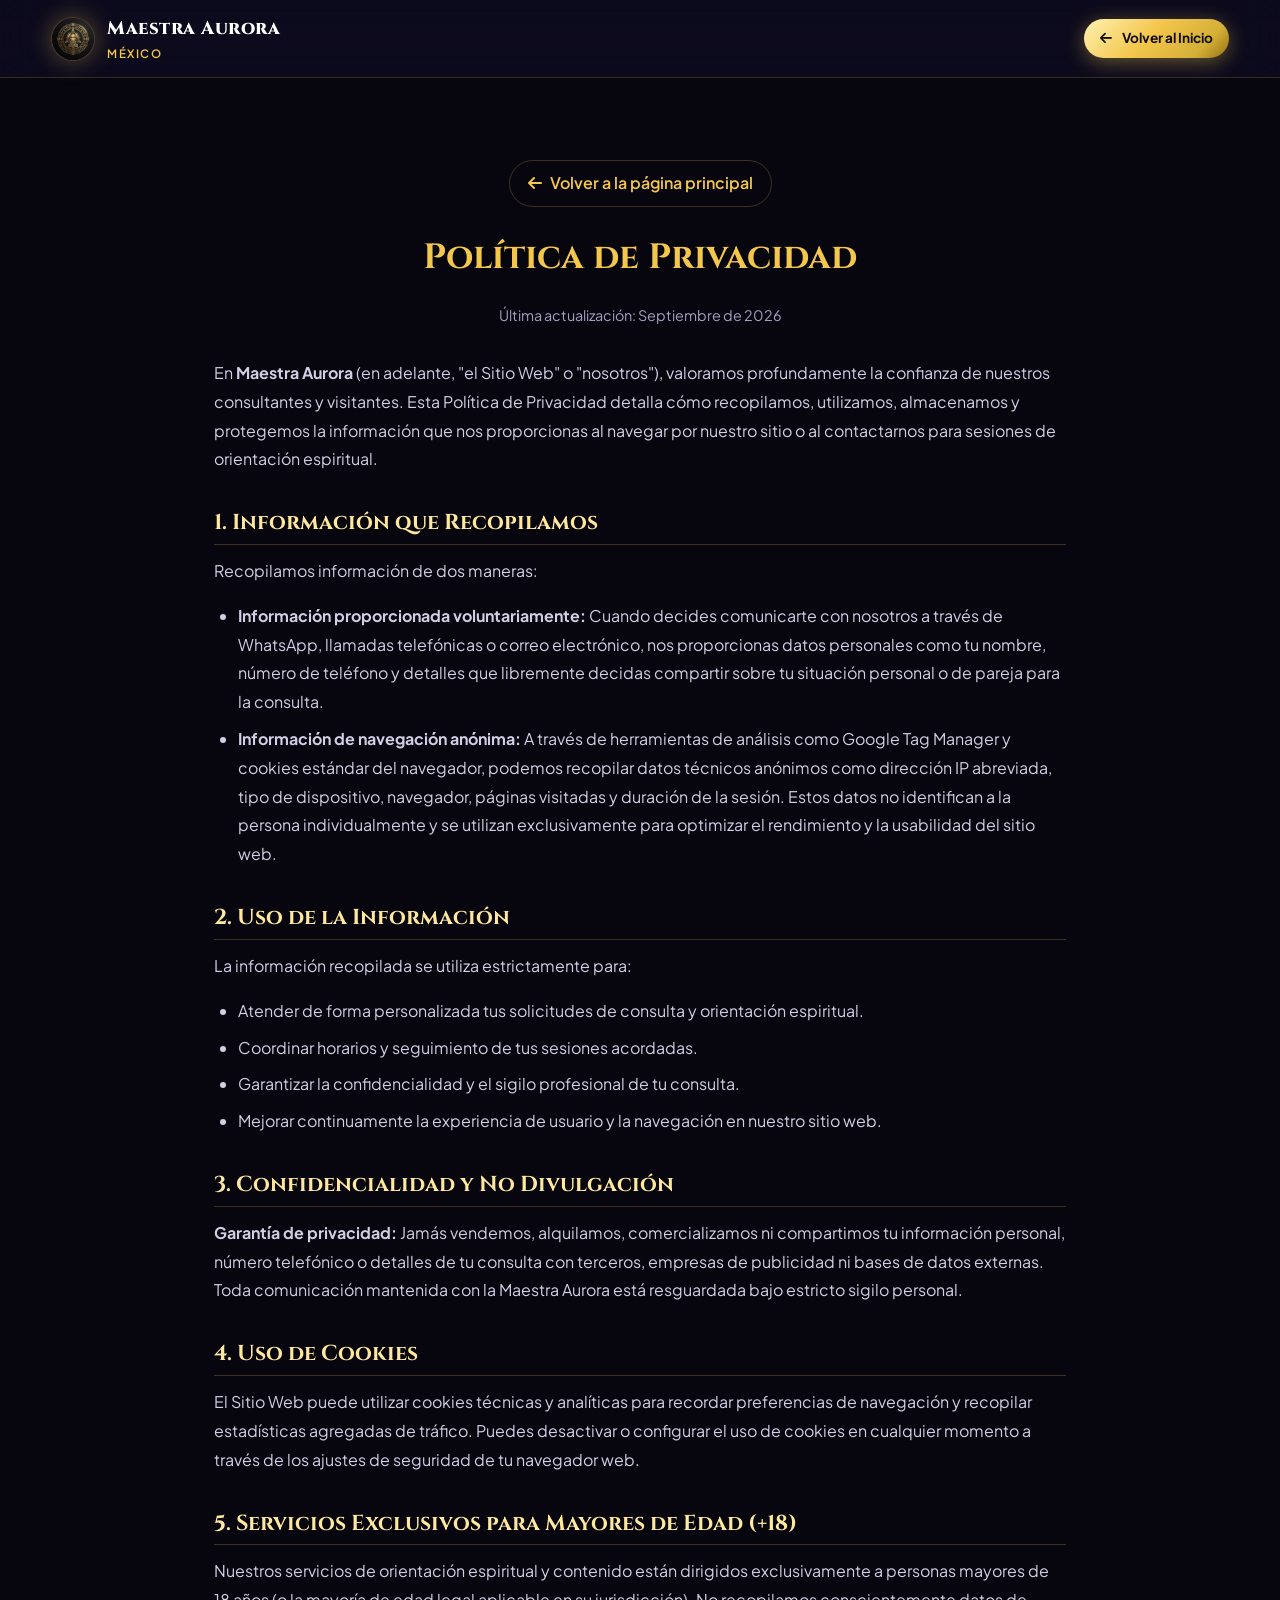
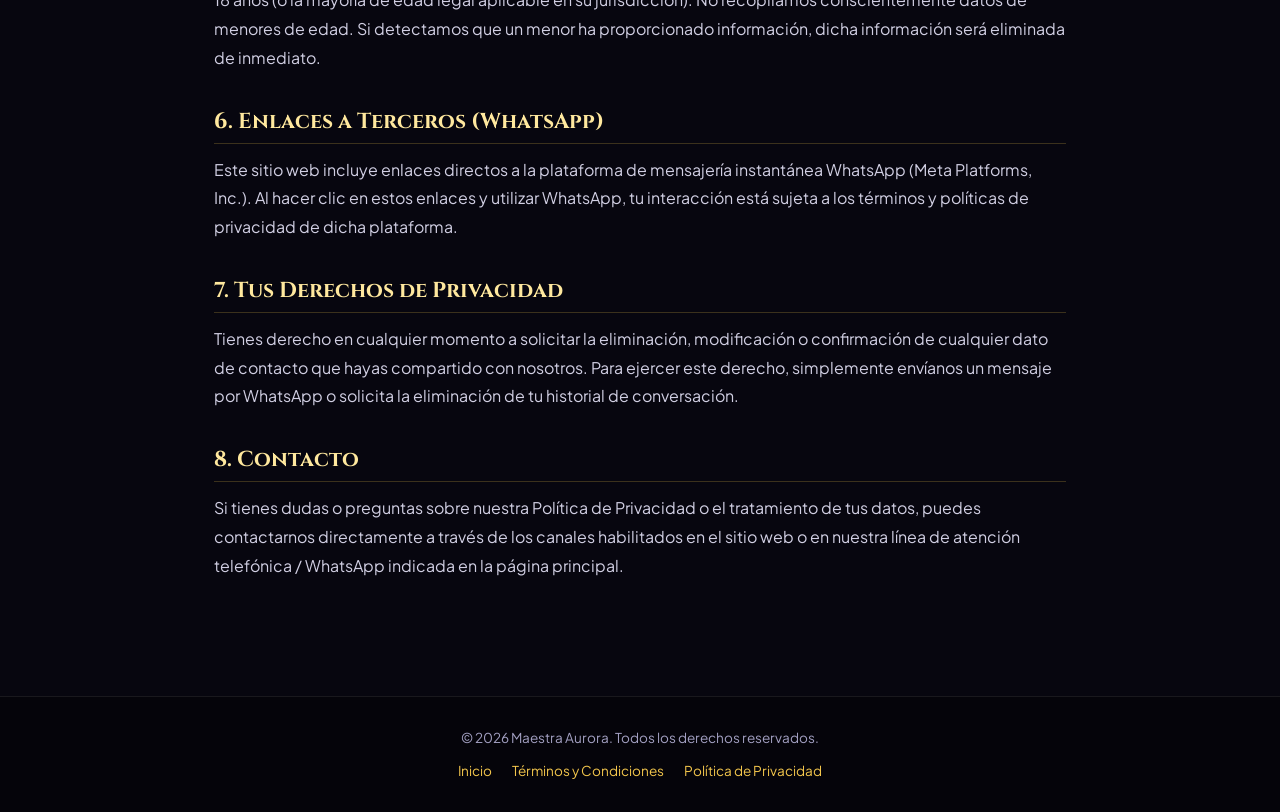
==== commit a3b461ef: "Update logo badge location from Salem to México" ====
--- a/politica-de-privacidad.html
+++ b/politica-de-privacidad.html
@@ -85,7 +85,7 @@
                     <img src="img/logo.jpg" alt="Logo Maestra Aurora" class="logo-symbol" style="object-fit: cover;">
                     <div class="logo-info">
                         <span class="logo-title">Maestra Aurora</span>
-                        <span class="logo-badge">Salem, Massachusetts</span>
+                        <span class="logo-badge">México</span>
                     </div>
                 </a>
                 <a href="index.html" class="btn-gold" style="padding: 8px 16px; font-size: 0.85rem; color: #120c02; font-weight: 700;">
